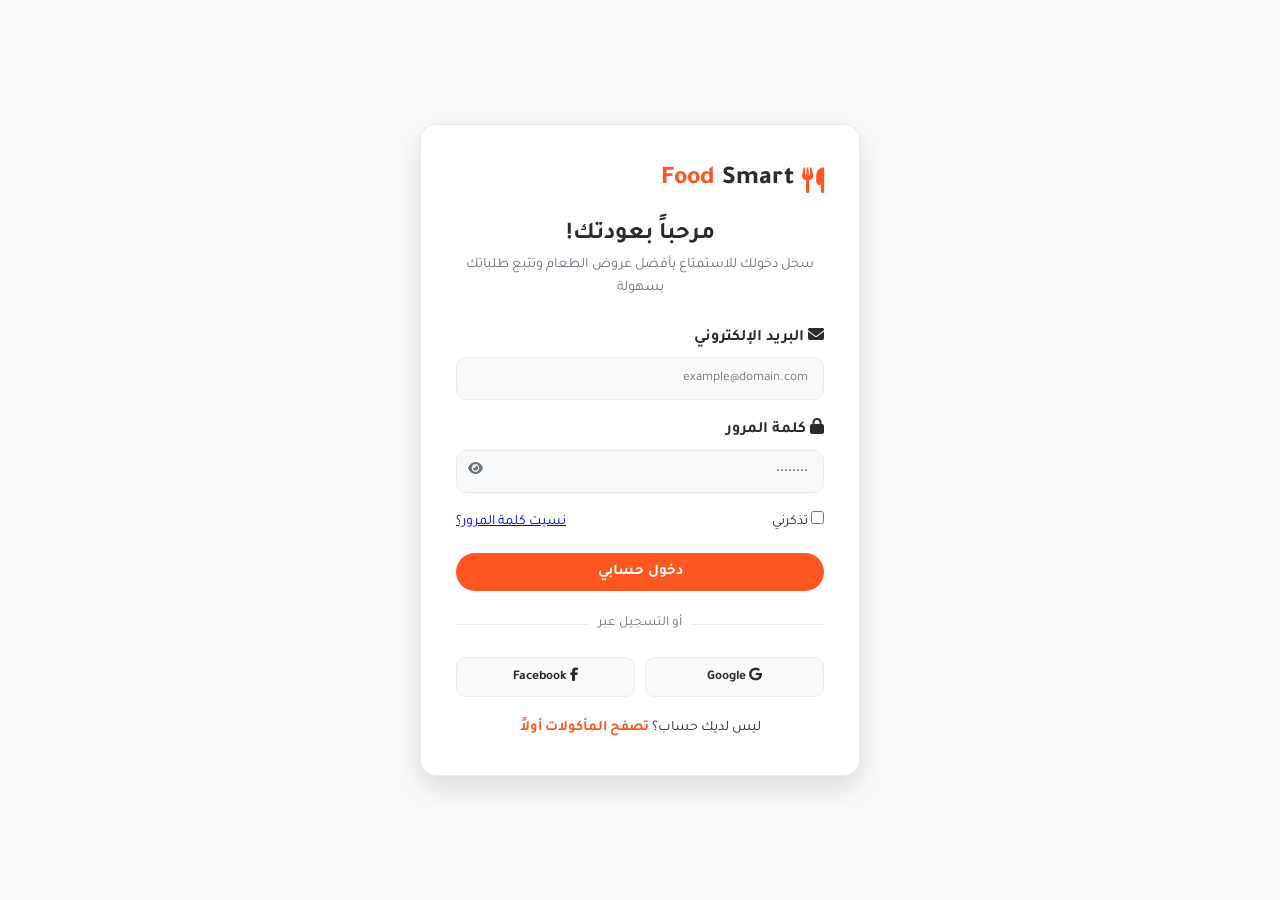
==== sign-in.html @ dc4c4526 "Add Smart Food Experience website" ====
<!DOCTYPE html>
<html lang="ar" dir="rtl">
<head>
    <meta charset="UTF-8">
    <meta name="viewport" content="width=device-width, initial-scale=1.0">
    <title>تسجيل الدخول | Smart Food</title>
    <!-- Google Fonts -->
    <link rel="preconnect" href="https://fonts.googleapis.com">
    <link rel="preconnect" href="https://fonts.gstatic.com" crossorigin>
    <link href="https://fonts.googleapis.com/css2?family=Tajawal:wght@400;500;700;800&display=swap" rel="stylesheet">
    <!-- FontAwesome Icons -->
    <link rel="stylesheet" href="https://cdnjs.cloudflare.com/ajax/libs/font-awesome/6.4.0/css/all.min.css">
    <link rel="stylesheet" href="style.css">
</head>
<body class="light-theme auth-page">

    <div class="auth-container">
        <div class="auth-card">
            <div class="auth-header">
                <a href="index.html" class="logo">
                    <i class="fa-solid fa-utensils"></i> Smart<span>Food</span>
                </a>
                <h2>مرحباً بعودتك!</h2>
                <p>سجل دخولك للاستمتاع بأفضل عروض الطعام وتتبع طلباتك بسهولة</p>
            </div>

            <form id="login-form" class="auth-form" novalidate>
                <div class="form-group">
                    <label for="email"><i class="fa-solid fa-envelope"></i> البريد الإلكتروني</label>
                    <input type="email" id="email" placeholder="example@domain.com" required>
                    <span class="error-msg" id="email-error"></span>
                </div>

                <div class="form-group">
                    <label for="password"><i class="fa-solid fa-lock"></i> كلمة المرور</label>
                    <div class="password-input">
                        <input type="password" id="password" placeholder="••••••••" required>
                        <button type="button" id="toggle-password" class="eye-btn">
                            <i class="fa-solid fa-eye"></i>
                        </button>
                    </div>
                    <span class="error-msg" id="password-error"></span>
                </div>

                <div class="form-options">
                    <label class="checkbox-label">
                        <input type="checkbox" id="remember-me">
                        <span>تذكرني</span>
                    </label>
                    <a href="#" class="forgot-link">نسيت كلمة المرور؟</a>
                </div>

                <button type="submit" class="btn btn-primary btn-block">دخول حسابي</button>
            </form>

            <div class="divider"><span>أو التسجيل عبر</span></div>

            <div class="social-auth">
                <button class="social-btn google"><i class="fa-brands fa-google"></i> Google</button>
                <button class="social-btn facebook"><i class="fa-brands fa-facebook-f"></i> Facebook</button>
            </div>

            <p class="auth-footer">ليس لديك حساب؟ <a href="index.html#menu">تصفح المأكولات أولاً</a></p>
        </div>
    </div>

    <div id="toast" class="toast"></div>

    <script src="script.js"></script>
</body>
</html>
---- style.css ----
/* ==========================================
   SMART FOOD EXPERIENCE - UNIFIED STYLES
   ========================================== */

   :root {
    --primary: #ff5722;
    --primary-hover: #e64a19;
    --secondary: #2196f3;
    --accent: #2e7d32;
    --bg-main: #f8f9fa;
    --bg-card: #ffffff;
    --text-main: #2b2b2b;
    --text-muted: #6c757d;
    --border-color: #e9ecef;
    --shadow-sm: 0 4px 12px rgba(0, 0, 0, 0.05);
    --shadow-lg: 0 12px 28px rgba(0, 0, 0, 0.12);
    --radius: 16px;
    --transition: all 0.3s cubic-bezier(0.4, 0, 0.2, 1);
}

.dark-theme {
    --bg-main: #121212;
    --bg-card: #1e1e1e;
    --text-main: #f1f1f1;
    --text-muted: #a0a0a0;
    --border-color: #2d2d2d;
    --shadow-sm: 0 4px 12px rgba(0, 0, 0, 0.3);
    --shadow-lg: 0 12px 28px rgba(0, 0, 0, 0.5);
}

/* Reset & Basic Setup */
* {
    margin: 0;
    padding: 0;
    box-sizing: border-box;
    font-family: 'Tajawal', sans-serif;
}

html {
    scroll-behavior: smooth;
}

body {
    background-color: var(--bg-main);
    color: var(--text-main);
    transition: var(--transition);
    line-height: 1.6;
}
      .btn-outline {
        border: 2px solid var(--primary-color);
        background: transparent;
        color: var(--primary-color);
      }
.container {
    max-width: 1200px;
    margin: 0 auto;
    padding: 0 20px;
}

/* Typography & Logo */
.logo {
    font-size: 1.6rem;
    font-weight: 800;
    color: var(--text-main);
    text-decoration: none;
    display: flex;
    align-items: center;
    gap: 8px;
}
.logo i { color: var(--primary); }
.logo span { color: var(--primary); }

/* Header & Navbar */
.header {
    position: sticky;
    top: 0;
    background: var(--bg-card);
    box-shadow: var(--shadow-sm);
    z-index: 1000;
    padding: 15px 0;
}

.nav-container {
    display: flex;
    justify-content: space-between;
    align-items: center;
}

.navbar {
    display: flex;
    gap: 25px;
}

.nav-link {
    text-decoration: none;
    color: var(--text-main);
    font-weight: 500;
    transition: var(--transition);
    position: relative;
}

.nav-link:hover, .nav-link.active {
    color: var(--primary);
}

.nav-link::after {
    content: '';
    position: absolute;
    bottom: -5px;
    right: 0;
    width: 0;
    height: 2px;
    background: var(--primary);
    transition: var(--transition);
}

.nav-link:hover::after, .nav-link.active::after {
    width: 100%;
}

.header-actions {
    display: flex;
    align-items: center;
    gap: 12px;
}

.icon-btn {
    background: var(--bg-main);
    border: none;
    color: var(--text-main);
    width: 42px;
    height: 42px;
    border-radius: 50%;
    cursor: pointer;
    display: flex;
    align-items: center;
    justify-content: center;
    font-size: 1.1rem;
    position: relative;
    transition: var(--transition);
}

.icon-btn:hover {
    background: var(--primary);
    color: #fff;
    transform: translateY(-2px);
}

.badge {
    position: absolute;
    top: -4px;
    left: -4px;
    background: var(--primary);
    color: white;
    font-size: 0.75rem;
    width: 20px;
    height: 20px;
    border-radius: 50%;
    display: flex;
    align-items: center;
    justify-content: center;
    font-weight: bold;
}

/* Buttons */
.btn {
    padding: 10px 20px;
    border-radius: 30px;
    text-decoration: none;
    font-weight: 700;
    cursor: pointer;
    border: none;
    display: inline-flex;
    align-items: center;
    gap: 8px;
    transition: var(--transition);
    font-size: 0.95rem;
}

.btn-primary {
    background: var(--primary);
    color: #fff;
}
.btn-primary:hover {
    background: var(--primary-hover);
    transform: translateY(-2px);
    box-shadow: 0 6px 15px rgba(255, 87, 34, 0.3);
}

.btn-secondary {
    background: var(--bg-main);
    color: var(--text-main);
}
.btn-secondary:hover {
    background: var(--border-color);
}

.btn-accent {
    background: var(--accent);
    color: white;
}
.btn-accent:hover {
    background: #1b5e20;
    transform: translateY(-2px);
}

.btn-outline {
    border: 2px solid var(--primary);
    color: var(--primary);
    background: transparent;
}
.btn-outline:hover {
    background: var(--primary);
    color: white;
}

.btn-block { width: 100%; justify-content: center; }

/* Modal Dynamic */
.modal {
    position: fixed;
    top: 50%;
    left: 50%;
    transform: translate(-50%, -50%) scale(0.9);
    width: 90%;
    max-width: 500px;
    background: var(--bg-card);
    border-radius: var(--radius);
    box-shadow: var(--shadow-lg);
    z-index: 2500;
    opacity: 0;
    visibility: hidden;
    transition: var(--transition);
}

.modal.active {
    opacity: 1;
    visibility: visible;
    transform: translate(-50%, -50%) scale(1);
}

.modal-header {
    padding: 20px;
    border-bottom: 1px solid var(--border-color);
    display: flex;
    justify-content: space-between;
    align-items: center;
}

.modal-body {
    padding: 20px;
}

.modal-overlay {
    position: fixed;
    top: 0;
    left: 0;
    width: 100%;
    height: 100%;
    background: rgba(0,0,0,0.6);
    z-index: 2400;
    opacity: 0;
    visibility: hidden;
    transition: var(--transition);
}

.modal-overlay.active {
    opacity: 1;
    visibility: visible;
}

select, textarea, input[type="text"], input[type="number"], input[type="url"], input[type="email"], input[type="password"] {
    width: 100%;
    padding: 12px 15px;
    border-radius: 10px;
    border: 1px solid var(--border-color);
    background: var(--bg-main);
    color: var(--text-main);
    outline: none;
    transition: var(--transition);
}

select:focus, textarea:focus, input:focus {
    border-color: var(--primary);
}

/* Hero Section */
.hero {
    padding: 60px 0;
    background: linear-gradient(135deg, rgba(255,87,34,0.05) 0%, rgba(33,150,243,0.05) 100%);
}

.hero-container {
    display: grid;
    grid-template-columns: 1fr 1fr;
    gap: 40px;
    align-items: center;
}

.hero-content .tag {
    background: rgba(255, 87, 34, 0.1);
    color: var(--primary);
    padding: 6px 16px;
    border-radius: 20px;
    font-weight: bold;
    font-size: 0.9rem;
}

.hero-content h1 {
    font-size: 2.8rem;
    margin: 15px 0;
    line-height: 1.3;
}

.hero-content p {
    color: var(--text-muted);
    font-size: 1.1rem;
    margin-bottom: 25px;
}

.hero-btns {
    display: flex;
    gap: 15px;
}

.hero-image {
    text-align: center;
}

.hero-image img {
    width: 100%;
    max-width: 450px;
    border-radius: var(--radius);
    box-shadow: var(--shadow-lg);
    animation: float 4s ease-in-out infinite;
}

@keyframes float {
    0%, 100% { transform: translateY(0); }
    50% { transform: translateY(-12px); }
}

/* Sections General */
section { padding: 60px 0; }
.section-title {
    text-align: center;
    margin-bottom: 40px;
}

.section-title h2 {
    font-size: 2rem;
}
.section-title h2 span { color: var(--primary); }
.section-title p { color: var(--text-muted); }

/* Categories */
.category-grid {
    display: flex;
    justify-content: center;
    gap: 15px;
    flex-wrap: wrap;
}

.category-card {
    background: var(--bg-card);
    padding: 12px 24px;
    border-radius: 30px;
    border: 1px solid var(--border-color);
    cursor: pointer;
    display: flex;
    align-items: center;
    gap: 10px;
    font-weight: bold;
    color: var(--text-main);
    transition: var(--transition);
}

.category-card.active, .category-card:hover {
    background: var(--primary);
    color: white;
    border-color: var(--primary);
}

/* Food Grid */
.food-grid {
    display: grid;
    grid-template-columns: repeat(auto-fill, minmax(260px, 1fr));
    gap: 25px;
}

.food-card {
    background: var(--bg-card);
    border-radius: var(--radius);
    overflow: hidden;
    box-shadow: var(--shadow-sm);
    transition: var(--transition);
    border: 1px solid var(--border-color);
    position: relative;
    display: flex;
    flex-direction: column;
}

.food-card:hover {
    transform: translateY(-8px);
    box-shadow: var(--shadow-lg);
}

.food-img-wrapper {
    height: 190px;
    overflow: hidden;
    position: relative;
}

.food-img-wrapper img {
    width: 100%;
    height: 100%;
    object-fit: cover;
    transition: var(--transition);
}

.food-card:hover .food-img-wrapper img {
    transform: scale(1.08);
}

.food-info {
    padding: 20px;
    flex: 1;
    display: flex;
    flex-direction: column;
    justify-content: space-between;
}

.food-title {
    font-size: 1.2rem;
    margin-bottom: 8px;
}

.food-desc {
    font-size: 0.88rem;
    color: var(--text-muted);
    margin-bottom: 15px;
    height: 48px;
    overflow: hidden;
}

.food-footer {
    display: flex;
    justify-content: space-between;
    align-items: center;
}

.food-price {
    font-size: 1.2rem;
    font-weight: 800;
    color: var(--primary);
}

/* Cart Drawer */
.cart-drawer {
    position: fixed;
    top: 0;
    left: -400px;
    width: 380px;
    height: 100%;
    background: var(--bg-card);
    box-shadow: var(--shadow-lg);
    z-index: 2000;
    transition: left 0.4s ease;
    display: flex;
    flex-direction: column;
}

.cart-drawer.open {
    left: 0;
}

.cart-header {
    padding: 20px;
    border-bottom: 1px solid var(--border-color);
    display: flex;
    justify-content: space-between;
    align-items: center;
}

.close-btn {
    background: none;
    border: none;
    font-size: 1.8rem;
    cursor: pointer;
    color: var(--text-main);
}

.cart-body {
    flex: 1;
    overflow-y: auto;
    padding: 20px;
}

.cart-item {
    display: flex;
    align-items: center;
    gap: 15px;
    margin-bottom: 15px;
    padding-bottom: 15px;
    border-bottom: 1px solid var(--border-color);
}

.cart-item img {
    width: 60px;
    height: 60px;
    border-radius: 10px;
    object-fit: cover;
}

.cart-item-info { flex: 1; }
.cart-item-title { font-weight: bold; font-size: 0.95rem; }
.cart-item-price { color: var(--primary); font-weight: bold; }

.cart-qty-controls {
    display: flex;
    align-items: center;
    gap: 8px;
    margin-top: 5px;
}

.qty-btn {
    width: 24px;
    height: 24px;
    border-radius: 50%;
    border: 1px solid var(--border-color);
    background: var(--bg-main);
    color: var(--text-main);
    cursor: pointer;
}

.cart-footer {
    padding: 20px;
    border-top: 1px solid var(--border-color);
}

.cart-subtotal {
    display: flex;
    justify-content: space-between;
    font-size: 1.2rem;
    font-weight: bold;
    margin-bottom: 15px;
}

.cart-overlay {
    position: fixed;
    top: 0;
    left: 0;
    width: 100%;
    height: 100%;
    background: rgba(0,0,0,0.5);
    z-index: 1500;
    opacity: 0;
    visibility: hidden;
    transition: var(--transition);
}

.cart-overlay.active {
    opacity: 1;
    visibility: visible;
}

/* Why Us & Testimonials */
.features-grid, .testimonials-grid {
    display: grid;
    grid-template-columns: repeat(auto-fit, minmax(280px, 1fr));
    gap: 25px;
}

.feature-card, .testimonial-card {
    background: var(--bg-card);
    padding: 30px;
    border-radius: var(--radius);
    text-align: center;
    border: 1px solid var(--border-color);
    box-shadow: var(--shadow-sm);
}

.icon-box {
    width: 60px;
    height: 60px;
    background: rgba(255, 87, 34, 0.1);
    color: var(--primary);
    border-radius: 50%;
    display: flex;
    align-items: center;
    justify-content: center;
    font-size: 1.5rem;
    margin: 0 auto 20px;
}

.stars { color: #ffb300; margin-bottom: 10px; }

/* Auth Page */
.auth-page {
    display: flex;
    align-items: center;
    justify-content: center;
    min-height: 100vh;
    padding: 20px;
}

.auth-card {
    background: var(--bg-card);
    width: 100%;
    max-width: 440px;
    padding: 35px;
    border-radius: var(--radius);
    box-shadow: var(--shadow-lg);
    border: 1px solid var(--border-color);
}

.auth-header { text-align: center; margin-bottom: 25px; }
.auth-header h2 { margin-top: 15px; font-size: 1.5rem; }
.auth-header p { color: var(--text-muted); font-size: 0.9rem; }

.form-group { margin-bottom: 18px; }
.form-group label { display: block; margin-bottom: 6px; font-weight: 600; }

.password-input { position: relative; }
.eye-btn {
    position: absolute;
    left: 12px;
    top: 50%;
    transform: translateY(-50%);
    background: none;
    border: none;
    color: var(--text-muted);
    cursor: pointer;
}

.error-msg {
    color: #e53935;
    font-size: 0.8rem;
    display: block;
    margin-top: 4px;
}

.form-options {
    display: flex;
    justify-content: space-between;
    align-items: center;
    margin-bottom: 20px;
    font-size: 0.88rem;
}

.divider {
    text-align: center;
    margin: 20px 0;
    position: relative;
}
.divider::before {
    content: '';
    position: absolute;
    top: 50%;
    left: 0;
    width: 100%;
    height: 1px;
    background: var(--border-color);
}
.divider span {
    position: relative;
    background: var(--bg-card);
    padding: 0 10px;
    color: var(--text-muted);
    font-size: 0.85rem;
}

.social-auth { display: flex; gap: 10px; margin-bottom: 20px; }
.social-btn {
    flex: 1;
    padding: 10px;
    border-radius: 10px;
    border: 1px solid var(--border-color);
    background: var(--bg-main);
    color: var(--text-main);
    cursor: pointer;
    font-weight: 600;
}

.auth-footer { text-align: center; font-size: 0.9rem; }
.auth-footer a { color: var(--primary); text-decoration: none; font-weight: bold; }

/* Toast Notifications */
.toast {
    position: fixed;
    bottom: 20px;
    right: 20px;
    background: #323232;
    color: white;
    padding: 12px 24px;
    border-radius: 8px;
    box-shadow: var(--shadow-lg);
    display: flex;
    align-items: center;
    gap: 10px;
    transform: translateY(100px);
    opacity: 0;
    transition: var(--transition);
    z-index: 3000;
}

.toast.show {
    transform: translateY(0);
    opacity: 1;
}

/* Footer */
.footer {
    background: var(--bg-card);
    border-top: 1px solid var(--border-color);
    padding: 50px 0 20px;
    margin-top: 50px;
}

.footer-container {
    display: grid;
    grid-template-columns: repeat(auto-fit, minmax(220px, 1fr));
    gap: 30px;
}

.footer-col h4 { margin-bottom: 15px; color: var(--primary); }
.footer-col ul { list-style: none; }
.footer-col ul li { margin-bottom: 8px; }
.footer-col ul li a { color: var(--text-muted); text-decoration: none; transition: var(--transition); }
.footer-col ul li a:hover { color: var(--primary); }

.social-links { display: flex; gap: 12px; margin-top: 12px; }
.social-links a {
    color: var(--text-main);
    font-size: 1.2rem;
    transition: var(--transition);
}
.social-links a:hover { color: var(--primary); }

.footer-bottom {
    text-align: center;
    margin-top: 40px;
    padding-top: 20px;
    border-top: 1px solid var(--border-color);
    color: var(--text-muted);
}

/* Responsive */
@media (max-width: 768px) {
    .navbar { display: none; }
    .hero-container { grid-template-columns: 1fr; text-align: center; }
    .hero-btns { justify-content: center; }
    .cart-drawer { width: 100%; left: -100%; }
}

/* تنسيقات لوحة تحكم الإدارة (Tabs) */
.admin-content {
    max-width: 600px; /* تكبير النافذة قليلاً لتستوعب القائمة */
}

.admin-tabs {
    display: flex;
    gap: 10px;
    margin-bottom: 20px;
}

.admin-tab {
    flex: 1;
    padding: 10px;
    border: 1px solid var(--border-color);
    background: var(--bg-main);
    color: var(--text-main);
    border-radius: 8px;
    cursor: pointer;
    font-weight: bold;
    transition: var(--transition);
}

.admin-tab.active {
    background: var(--primary);
    color: white;
    border-color: var(--primary);
}

.admin-panel {
    display: none;
}

.admin-panel.active {
    display: block;
}

/* تنسيقات قائمة عرض الوجبات للحذف */
.admin-food-list {
    display: flex;
    flex-direction: column;
    gap: 12px;
    max-height: 350px;
    overflow-y: auto;
    padding-right: 5px;
}

.admin-food-item {
    display: flex;
    align-items: center;
    justify-content: space-between;
    background: var(--bg-main);
    padding: 10px 15px;
    border-radius: 10px;
    border: 1px solid var(--border-color);
}

.admin-food-info {
    display: flex;
    align-items: center;
    gap: 15px;
}

.admin-food-info img {
    width: 50px;
    height: 50px;
    border-radius: 8px;
    object-fit: cover;
}

.admin-food-title {
    font-weight: bold;
    font-size: 0.95rem;
}

.admin-food-price {
    color: var(--primary);
    font-size: 0.85rem;
    font-weight: bold;
}

.btn-danger {
    background: #e53935;
    color: white;
    border: none;
    padding: 8px 12px;
    border-radius: 8px;
    cursor: pointer;
    transition: var(--transition);
}

.btn-danger:hover {
    background: #c62828;
}
.food-card {
    position: relative; /* لضمان تحديد مكان زر الحذف بالنسبة للبطاقة */
}

.delete-food-btn {
    position: absolute;
    top: 10px;
    left: 10px;
    background-color: rgba(255, 0, 0, 0.8);
    color: white;
    border: none;
    border-radius: 50%;
    width: 35px;
    height: 35px;
    display: flex;
    align-items: center;
    justify-content: center;
    cursor: pointer;
    z-index: 10;
    transition: background-color 0.2s;
}

.delete-food-btn:hover {
    background-color: rgb(220, 0, 0);
}
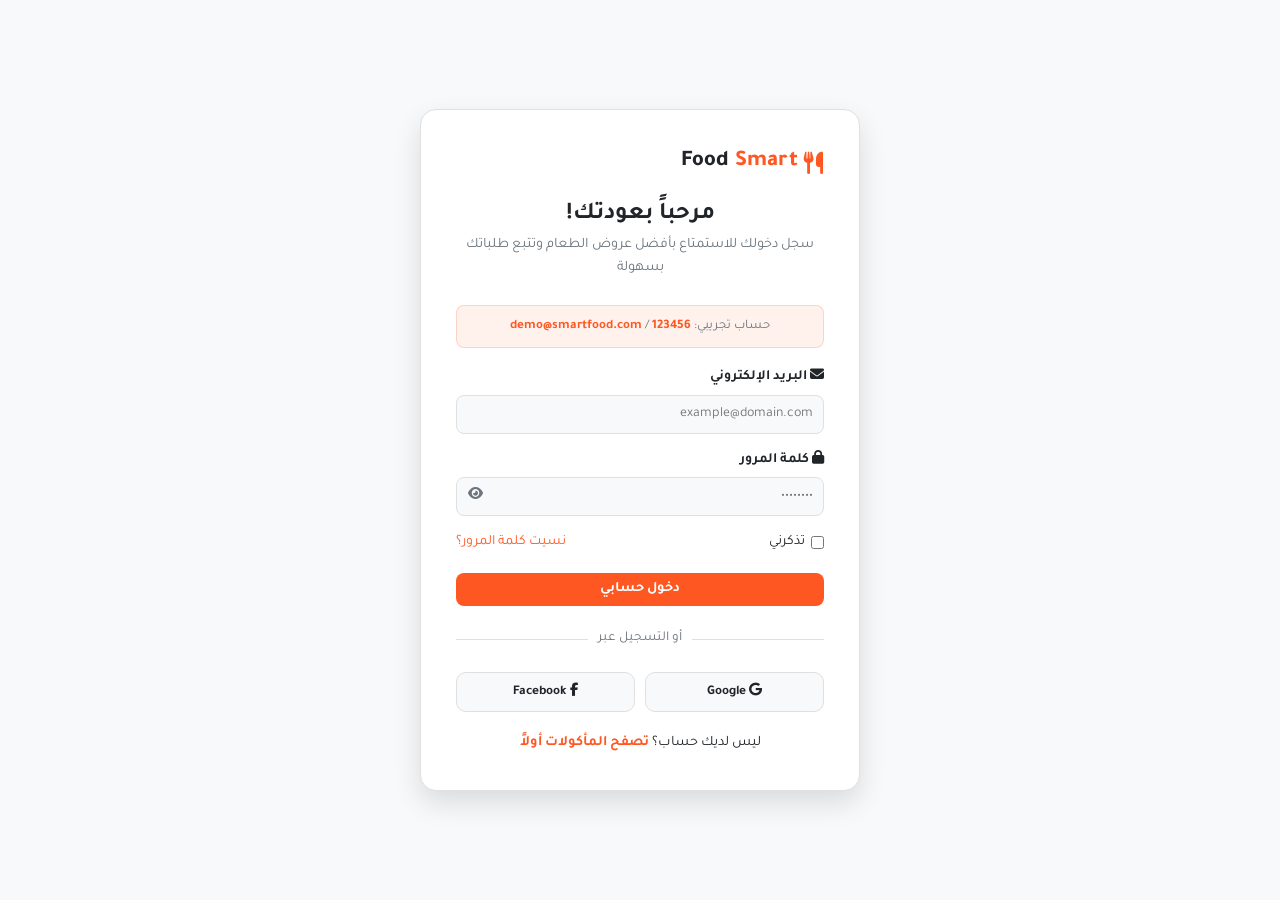
==== commit a2318c62: "Add files via upload" ====
--- a/sign-in.html
+++ b/sign-in.html
@@ -22,6 +22,10 @@
                 </a>
                 <h2>مرحباً بعودتك!</h2>
                 <p>سجل دخولك للاستمتاع بأفضل عروض الطعام وتتبع طلباتك بسهولة</p>
+            </div>
+
+            <div class="demo-hint">
+                حساب تجريبي: <strong>demo@smartfood.com</strong> / <strong>123456</strong>
             </div>
 
             <form id="login-form" class="auth-form" novalidate>
--- a/style.css
+++ b/style.css
@@ -2,16 +2,21 @@
    SMART FOOD EXPERIENCE - UNIFIED STYLES
    ========================================== */
 
-   :root {
+:root {
     --primary: #ff5722;
     --primary-hover: #e64a19;
+    --primary-color: #ff5722;
     --secondary: #2196f3;
-    --accent: #2e7d32;
+    --accent: #ff9800;
+    --accent-hover: #f57c00;
+    --secondary-color: #2e7d32;
     --bg-main: #f8f9fa;
     --bg-card: #ffffff;
-    --text-main: #2b2b2b;
+    --text-main: #212529;
+    --text-color: #212529;
     --text-muted: #6c757d;
-    --border-color: #e9ecef;
+    --border-color: #e0e0e0;
+    --modal-bg: rgba(0, 0, 0, 0.6);
     --shadow-sm: 0 4px 12px rgba(0, 0, 0, 0.05);
     --shadow-lg: 0 12px 28px rgba(0, 0, 0, 0.12);
     --radius: 16px;
@@ -22,18 +27,18 @@
     --bg-main: #121212;
     --bg-card: #1e1e1e;
     --text-main: #f1f1f1;
-    --text-muted: #a0a0a0;
-    --border-color: #2d2d2d;
+    --text-color: #f1f1f1;
+    --text-muted: #aaa;
+    --border-color: #333;
     --shadow-sm: 0 4px 12px rgba(0, 0, 0, 0.3);
     --shadow-lg: 0 12px 28px rgba(0, 0, 0, 0.5);
 }
 
-/* Reset & Basic Setup */
 * {
+    box-sizing: border-box;
     margin: 0;
     padding: 0;
-    box-sizing: border-box;
-    font-family: 'Tajawal', sans-serif;
+    font-family: "Tajawal", sans-serif;
 }
 
 html {
@@ -42,558 +47,677 @@
 
 body {
     background-color: var(--bg-main);
-    color: var(--text-main);
-    transition: var(--transition);
+    color: var(--text-color);
+    transition: background-color 0.3s, color 0.3s;
     line-height: 1.6;
 }
-      .btn-outline {
-        border: 2px solid var(--primary-color);
-        background: transparent;
-        color: var(--primary-color);
-      }
+
 .container {
-    max-width: 1200px;
+    width: 92%;
+    max-width: 1300px;
     margin: 0 auto;
-    padding: 0 20px;
-}
-
-/* Typography & Logo */
-.logo {
-    font-size: 1.6rem;
-    font-weight: 800;
-    color: var(--text-main);
-    text-decoration: none;
-    display: flex;
-    align-items: center;
-    gap: 8px;
-}
-.logo i { color: var(--primary); }
-.logo span { color: var(--primary); }
-
-/* Header & Navbar */
+}
+
+/* Header & Navigation */
 .header {
+    background: var(--bg-card);
+    border-bottom: 1px solid var(--border-color);
+    padding: 15px 0;
     position: sticky;
     top: 0;
+    z-index: 1000;
+}
+
+.nav-container {
+    display: flex;
+    justify-content: space-between;
+    align-items: center;
+    gap: 12px;
+}
+
+.logo {
+    font-size: 1.4rem;
+    font-weight: 800;
+    color: var(--primary-color);
+    text-decoration: none;
+    display: flex;
+    align-items: center;
+    gap: 6px;
+    white-space: nowrap;
+}
+
+.logo span {
+    color: var(--text-color);
+}
+
+.navbar {
+    display: flex;
+    gap: 20px;
+}
+
+.navbar a {
+    text-decoration: none;
+    color: var(--text-color);
+    font-weight: 500;
+    transition: 0.2s;
+}
+
+.navbar a:hover,
+.navbar a.active {
+    color: var(--primary-color);
+}
+
+.header-actions {
+    display: flex;
+    align-items: center;
+    gap: 10px;
+}
+
+/* Hamburger Menu */
+.menu-toggle {
+    display: none;
+    background: var(--bg-main);
+    color: var(--text-color);
+    border: 1px solid var(--border-color);
+    width: 40px;
+    height: 40px;
+    border-radius: 8px;
+    cursor: pointer;
+    align-items: center;
+    justify-content: center;
+    font-size: 18px;
+    flex-shrink: 0;
+}
+
+.mobile-nav {
+    display: none;
+    position: fixed;
+    top: 0;
+    right: -280px;
+    width: 280px;
+    height: 100%;
     background: var(--bg-card);
-    box-shadow: var(--shadow-sm);
-    z-index: 1000;
-    padding: 15px 0;
-}
-
-.nav-container {
-    display: flex;
-    justify-content: space-between;
-    align-items: center;
-}
-
-.navbar {
-    display: flex;
-    gap: 25px;
-}
-
-.nav-link {
+    box-shadow: var(--shadow-lg);
+    z-index: 3000;
+    padding: 70px 24px 24px;
+    transition: right 0.35s ease;
+    flex-direction: column;
+    gap: 8px;
+}
+
+.mobile-nav.open {
+    right: 0;
+}
+
+.mobile-nav a {
     text-decoration: none;
-    color: var(--text-main);
-    font-weight: 500;
+    color: var(--text-color);
+    font-weight: 600;
+    font-size: 1.05rem;
+    padding: 12px 16px;
+    border-radius: 10px;
     transition: var(--transition);
-    position: relative;
-}
-
-.nav-link:hover, .nav-link.active {
-    color: var(--primary);
-}
-
-.nav-link::after {
-    content: '';
-    position: absolute;
-    bottom: -5px;
-    right: 0;
-    width: 0;
-    height: 2px;
-    background: var(--primary);
-    transition: var(--transition);
-}
-
-.nav-link:hover::after, .nav-link.active::after {
-    width: 100%;
-}
-
-.header-actions {
-    display: flex;
-    align-items: center;
-    gap: 12px;
-}
-
-.icon-btn {
-    background: var(--bg-main);
-    border: none;
-    color: var(--text-main);
-    width: 42px;
-    height: 42px;
-    border-radius: 50%;
-    cursor: pointer;
-    display: flex;
-    align-items: center;
-    justify-content: center;
-    font-size: 1.1rem;
-    position: relative;
-    transition: var(--transition);
-}
-
-.icon-btn:hover {
-    background: var(--primary);
-    color: #fff;
-    transform: translateY(-2px);
-}
-
-.badge {
-    position: absolute;
-    top: -4px;
-    left: -4px;
-    background: var(--primary);
-    color: white;
-    font-size: 0.75rem;
-    width: 20px;
-    height: 20px;
-    border-radius: 50%;
-    display: flex;
-    align-items: center;
-    justify-content: center;
-    font-weight: bold;
-}
-
-/* Buttons */
-.btn {
-    padding: 10px 20px;
-    border-radius: 30px;
-    text-decoration: none;
-    font-weight: 700;
-    cursor: pointer;
-    border: none;
-    display: inline-flex;
-    align-items: center;
-    gap: 8px;
-    transition: var(--transition);
-    font-size: 0.95rem;
-}
-
-.btn-primary {
-    background: var(--primary);
-    color: #fff;
-}
-.btn-primary:hover {
-    background: var(--primary-hover);
-    transform: translateY(-2px);
-    box-shadow: 0 6px 15px rgba(255, 87, 34, 0.3);
-}
-
-.btn-secondary {
-    background: var(--bg-main);
-    color: var(--text-main);
-}
-.btn-secondary:hover {
-    background: var(--border-color);
-}
-
-.btn-accent {
-    background: var(--accent);
-    color: white;
-}
-.btn-accent:hover {
-    background: #1b5e20;
-    transform: translateY(-2px);
-}
-
-.btn-outline {
-    border: 2px solid var(--primary);
-    color: var(--primary);
-    background: transparent;
-}
-.btn-outline:hover {
-    background: var(--primary);
-    color: white;
-}
-
-.btn-block { width: 100%; justify-content: center; }
-
-/* Modal Dynamic */
-.modal {
-    position: fixed;
-    top: 50%;
-    left: 50%;
-    transform: translate(-50%, -50%) scale(0.9);
-    width: 90%;
-    max-width: 500px;
-    background: var(--bg-card);
-    border-radius: var(--radius);
-    box-shadow: var(--shadow-lg);
-    z-index: 2500;
-    opacity: 0;
-    visibility: hidden;
-    transition: var(--transition);
-}
-
-.modal.active {
-    opacity: 1;
-    visibility: visible;
-    transform: translate(-50%, -50%) scale(1);
-}
-
-.modal-header {
-    padding: 20px;
-    border-bottom: 1px solid var(--border-color);
-    display: flex;
-    justify-content: space-between;
-    align-items: center;
-}
-
-.modal-body {
-    padding: 20px;
-}
-
-.modal-overlay {
+}
+
+.mobile-nav a:hover,
+.mobile-nav a.active {
+    background: rgba(255, 87, 34, 0.1);
+    color: var(--primary-color);
+}
+
+.mobile-nav-overlay {
+    display: none;
     position: fixed;
     top: 0;
     left: 0;
     width: 100%;
     height: 100%;
-    background: rgba(0,0,0,0.6);
-    z-index: 2400;
+    background: var(--modal-bg);
+    z-index: 2900;
     opacity: 0;
     visibility: hidden;
     transition: var(--transition);
 }
 
-.modal-overlay.active {
+.mobile-nav-overlay.active {
     opacity: 1;
     visibility: visible;
 }
 
-select, textarea, input[type="text"], input[type="number"], input[type="url"], input[type="email"], input[type="password"] {
+/* Buttons */
+.btn {
+    padding: 8px 16px;
+    border-radius: 8px;
+    border: none;
+    cursor: pointer;
+    font-weight: 600;
+    display: inline-flex;
+    align-items: center;
+    gap: 8px;
+    transition: 0.2s ease-in-out;
+    text-decoration: none;
+    font-size: 0.9rem;
+}
+
+.btn-sm {
+    padding: 5px 12px;
+    font-size: 13px;
+}
+
+.btn-primary {
+    background-color: var(--primary-color);
+    color: #fff;
+}
+
+.btn-primary:hover {
+    background-color: var(--primary-hover);
+}
+
+.btn-accent {
+    background-color: var(--accent);
+    color: #fff;
+}
+
+.btn-accent:hover {
+    background-color: var(--accent-hover);
+}
+
+.btn-secondary {
+    background: var(--bg-main);
+    color: var(--text-color);
+    border: 1px solid var(--border-color);
+}
+
+.btn-secondary:hover {
+    background: var(--border-color);
+}
+
+.btn-outline {
+    border: 2px solid var(--primary-color);
+    background: transparent;
+    color: var(--primary-color);
+}
+
+.btn-outline:hover {
+    background-color: var(--primary-color);
+    color: #fff;
+}
+
+.btn-block {
     width: 100%;
-    padding: 12px 15px;
-    border-radius: 10px;
-    border: 1px solid var(--border-color);
+    justify-content: center;
+}
+
+.icon-btn {
     background: var(--bg-main);
-    color: var(--text-main);
-    outline: none;
-    transition: var(--transition);
-}
-
-select:focus, textarea:focus, input:focus {
-    border-color: var(--primary);
+    color: var(--text-color);
+    border: 1px solid var(--border-color);
+    width: 40px;
+    height: 40px;
+    border-radius: 50%;
+    cursor: pointer;
+    display: flex;
+    align-items: center;
+    justify-content: center;
+    font-size: 16px;
+    flex-shrink: 0;
+}
+
+.badge {
+    position: absolute;
+    top: -5px;
+    right: -5px;
+    background: var(--primary-color);
+    color: #fff;
+    font-size: 11px;
+    padding: 2px 6px;
+    border-radius: 50%;
+}
+
+.cart-wrapper {
+    position: relative;
+}
+
+.food-actions {
+    display: flex;
+    gap: 5px;
 }
 
 /* Hero Section */
 .hero {
-    padding: 60px 0;
-    background: linear-gradient(135deg, rgba(255,87,34,0.05) 0%, rgba(33,150,243,0.05) 100%);
+    padding: 40px 0;
 }
 
 .hero-container {
-    display: grid;
-    grid-template-columns: 1fr 1fr;
+    display: flex;
+    align-items: center;
+    justify-content: space-between;
     gap: 40px;
-    align-items: center;
+}
+
+.hero-content {
+    flex: 1;
 }
 
 .hero-content .tag {
     background: rgba(255, 87, 34, 0.1);
-    color: var(--primary);
-    padding: 6px 16px;
+    color: var(--primary-color);
+    padding: 6px 12px;
     border-radius: 20px;
-    font-weight: bold;
-    font-size: 0.9rem;
+    font-size: 14px;
+    font-weight: 700;
+    display: inline-block;
+    margin-bottom: 15px;
 }
 
 .hero-content h1 {
-    font-size: 2.8rem;
-    margin: 15px 0;
-    line-height: 1.3;
+    font-size: 36px;
+    margin-bottom: 20px;
+    line-height: 1.2;
 }
 
 .hero-content p {
     color: var(--text-muted);
-    font-size: 1.1rem;
+    font-size: 16px;
     margin-bottom: 25px;
 }
 
-.hero-btns {
-    display: flex;
-    gap: 15px;
-}
-
 .hero-image {
+    flex: 1;
     text-align: center;
 }
 
 .hero-image img {
     width: 100%;
-    max-width: 450px;
-    border-radius: var(--radius);
-    box-shadow: var(--shadow-lg);
-    animation: float 4s ease-in-out infinite;
-}
-
-@keyframes float {
-    0%, 100% { transform: translateY(0); }
-    50% { transform: translateY(-12px); }
-}
-
-/* Sections General */
-section { padding: 60px 0; }
+    max-width: 420px;
+    border-radius: 20px;
+    box-shadow: 0 15px 30px rgba(0, 0, 0, 0.1);
+}
+
+/* Sections */
+section {
+    padding: 40px 0;
+}
+
 .section-title {
     text-align: center;
-    margin-bottom: 40px;
+    margin-bottom: 30px;
 }
 
 .section-title h2 {
-    font-size: 2rem;
-}
-.section-title h2 span { color: var(--primary); }
-.section-title p { color: var(--text-muted); }
+    font-size: 28px;
+    margin-bottom: 8px;
+}
+
+.section-title h2 span {
+    color: var(--primary-color);
+}
+
+.section-title p {
+    color: var(--text-muted);
+    font-size: 14px;
+}
 
 /* Categories */
 .category-grid {
-    display: flex;
-    justify-content: center;
-    gap: 15px;
-    flex-wrap: wrap;
+    display: grid;
+    grid-template-columns: repeat(5, 1fr);
+    gap: 12px;
 }
 
 .category-card {
     background: var(--bg-card);
-    padding: 12px 24px;
-    border-radius: 30px;
-    border: 1px solid var(--border-color);
-    cursor: pointer;
-    display: flex;
-    align-items: center;
-    gap: 10px;
-    font-weight: bold;
-    color: var(--text-main);
-    transition: var(--transition);
-}
-
-.category-card.active, .category-card:hover {
-    background: var(--primary);
-    color: white;
-    border-color: var(--primary);
+    border: 1px solid var(--border-color);
+    padding: 14px 10px;
+    border-radius: 12px;
+    text-align: center;
+    cursor: pointer;
+    transition: 0.2s;
+}
+
+.category-card:hover,
+.category-card.active {
+    border-color: var(--primary-color);
+    transform: translateY(-3px);
+    background: rgba(255, 87, 34, 0.05);
+}
+
+.category-card i {
+    font-size: 22px;
+    color: var(--primary-color);
+    margin-bottom: 6px;
+}
+
+.category-card span {
+    display: block;
+    font-weight: 700;
+    font-size: 13px;
 }
 
 /* Food Grid */
 .food-grid {
     display: grid;
-    grid-template-columns: repeat(auto-fill, minmax(260px, 1fr));
-    gap: 25px;
+    grid-template-columns: repeat(4, 1fr);
+    gap: 20px;
 }
 
 .food-card {
     background: var(--bg-card);
-    border-radius: var(--radius);
+    border: 1px solid var(--border-color);
+    border-radius: 14px;
     overflow: hidden;
-    box-shadow: var(--shadow-sm);
-    transition: var(--transition);
-    border: 1px solid var(--border-color);
+    transition: 0.2s;
     position: relative;
-    display: flex;
-    flex-direction: column;
 }
 
 .food-card:hover {
-    transform: translateY(-8px);
-    box-shadow: var(--shadow-lg);
-}
-
-.food-img-wrapper {
-    height: 190px;
+    transform: translateY(-5px);
+    box-shadow: 0 12px 25px rgba(0, 0, 0, 0.08);
+}
+
+.delete-card-btn {
+    position: absolute;
+    top: 10px;
+    left: 10px;
+    background: rgba(220, 53, 69, 0.85);
+    color: #fff;
+    border: none;
+    width: 32px;
+    height: 32px;
+    border-radius: 50%;
+    cursor: pointer;
+    display: flex;
+    align-items: center;
+    justify-content: center;
+    font-size: 14px;
+    z-index: 10;
+    transition: 0.2s;
+    box-shadow: 0 2px 6px rgba(0, 0, 0, 0.2);
+}
+
+.delete-card-btn:hover {
+    background: #dc3545;
+    transform: scale(1.1);
+}
+
+.food-img {
+    width: 100%;
+    height: 180px;
+    object-fit: cover;
+}
+
+.food-details {
+    padding: 16px;
+}
+
+.food-details h3 {
+    font-size: 17px;
+    margin-bottom: 6px;
+}
+
+.food-details p {
+    color: var(--text-muted);
+    font-size: 13px;
+    margin-bottom: 12px;
+    height: 38px;
     overflow: hidden;
-    position: relative;
-}
-
-.food-img-wrapper img {
-    width: 100%;
-    height: 100%;
-    object-fit: cover;
-    transition: var(--transition);
-}
-
-.food-card:hover .food-img-wrapper img {
-    transform: scale(1.08);
-}
-
-.food-info {
-    padding: 20px;
-    flex: 1;
-    display: flex;
-    flex-direction: column;
+}
+
+.food-footer {
+    display: flex;
     justify-content: space-between;
-}
-
-.food-title {
-    font-size: 1.2rem;
+    align-items: center;
+}
+
+.food-price {
+    font-weight: 800;
+    color: var(--primary-color);
+    font-size: 17px;
+}
+
+/* Footer */
+.footer {
+    background: var(--bg-card);
+    border-top: 1px solid var(--border-color);
+    padding: 40px 0 20px;
+}
+
+.footer-container {
+    display: grid;
+    grid-template-columns: repeat(auto-fit, minmax(250px, 1fr));
+    gap: 30px;
+    margin-bottom: 30px;
+}
+
+.footer-col h4 {
+    margin-bottom: 15px;
+}
+
+.footer-col ul {
+    list-style: none;
+}
+
+.footer-col ul li {
     margin-bottom: 8px;
 }
 
-.food-desc {
-    font-size: 0.88rem;
-    color: var(--text-muted);
-    margin-bottom: 15px;
-    height: 48px;
-    overflow: hidden;
-}
-
-.food-footer {
-    display: flex;
-    justify-content: space-between;
-    align-items: center;
-}
-
-.food-price {
-    font-size: 1.2rem;
-    font-weight: 800;
-    color: var(--primary);
-}
-
-/* Cart Drawer */
-.cart-drawer {
+.footer-col ul li a {
+    text-decoration: none;
+    color: var(--text-muted);
+    transition: 0.2s;
+}
+
+.footer-col ul li a:hover {
+    color: var(--primary-color);
+}
+
+.social-links {
+    display: flex;
+    gap: 10px;
+    margin-top: 15px;
+}
+
+.social-links a {
+    width: 35px;
+    height: 35px;
+    background: var(--bg-main);
+    border: 1px solid var(--border-color);
+    display: flex;
+    align-items: center;
+    justify-content: center;
+    border-radius: 50%;
+    color: var(--text-color);
+    text-decoration: none;
+}
+
+.footer-bottom {
+    text-align: center;
+    border-top: 1px solid var(--border-color);
+    padding-top: 20px;
+    color: var(--text-muted);
+    font-size: 14px;
+}
+
+/* Modals */
+.modal {
+    display: none;
     position: fixed;
-    top: 0;
-    left: -400px;
-    width: 380px;
-    height: 100%;
+    top: 50%;
+    left: 50%;
+    transform: translate(-50%, -50%);
     background: var(--bg-card);
-    box-shadow: var(--shadow-lg);
-    z-index: 2000;
-    transition: left 0.4s ease;
-    display: flex;
-    flex-direction: column;
-}
-
-.cart-drawer.open {
-    left: 0;
-}
-
-.cart-header {
-    padding: 20px;
-    border-bottom: 1px solid var(--border-color);
-    display: flex;
-    justify-content: space-between;
-    align-items: center;
-}
-
-.close-btn {
-    background: none;
-    border: none;
-    font-size: 1.8rem;
-    cursor: pointer;
-    color: var(--text-main);
-}
-
-.cart-body {
-    flex: 1;
+    padding: 25px;
+    border-radius: 16px;
+    box-shadow: 0 10px 30px rgba(0, 0, 0, 0.3);
+    z-index: 1001;
+    width: 90%;
+    max-width: 450px;
+    text-align: right;
+    max-height: 80vh;
     overflow-y: auto;
-    padding: 20px;
-}
-
-.cart-item {
-    display: flex;
-    align-items: center;
-    gap: 15px;
-    margin-bottom: 15px;
-    padding-bottom: 15px;
-    border-bottom: 1px solid var(--border-color);
-}
-
-.cart-item img {
-    width: 60px;
-    height: 60px;
-    border-radius: 10px;
-    object-fit: cover;
-}
-
-.cart-item-info { flex: 1; }
-.cart-item-title { font-weight: bold; font-size: 0.95rem; }
-.cart-item-price { color: var(--primary); font-weight: bold; }
-
-.cart-qty-controls {
-    display: flex;
-    align-items: center;
-    gap: 8px;
-    margin-top: 5px;
-}
-
-.qty-btn {
-    width: 24px;
-    height: 24px;
-    border-radius: 50%;
-    border: 1px solid var(--border-color);
-    background: var(--bg-main);
-    color: var(--text-main);
-    cursor: pointer;
-}
-
-.cart-footer {
-    padding: 20px;
-    border-top: 1px solid var(--border-color);
-}
-
-.cart-subtotal {
-    display: flex;
-    justify-content: space-between;
-    font-size: 1.2rem;
-    font-weight: bold;
-    margin-bottom: 15px;
-}
-
-.cart-overlay {
+}
+
+.modal.active {
+    display: block;
+}
+
+.modal-overlay {
+    display: none;
     position: fixed;
     top: 0;
     left: 0;
     width: 100%;
     height: 100%;
-    background: rgba(0,0,0,0.5);
-    z-index: 1500;
-    opacity: 0;
-    visibility: hidden;
-    transition: var(--transition);
-}
-
-.cart-overlay.active {
-    opacity: 1;
-    visibility: visible;
-}
-
-/* Why Us & Testimonials */
-.features-grid, .testimonials-grid {
-    display: grid;
-    grid-template-columns: repeat(auto-fit, minmax(280px, 1fr));
-    gap: 25px;
-}
-
-.feature-card, .testimonial-card {
-    background: var(--bg-card);
-    padding: 30px;
-    border-radius: var(--radius);
+    background: var(--modal-bg);
+    z-index: 1000;
+}
+
+.modal-overlay.active {
+    display: block;
+}
+
+.modal-header {
+    display: flex;
+    justify-content: space-between;
+    align-items: center;
+    margin-bottom: 20px;
+    border-bottom: 1px solid var(--border-color);
+    padding-bottom: 10px;
+}
+
+.close-btn {
+    font-size: 22px;
+    cursor: pointer;
+    background: none;
+    border: none;
+    color: var(--text-muted);
+}
+
+.form-group {
+    margin-bottom: 15px;
+}
+
+.form-group label {
+    display: block;
+    margin-bottom: 6px;
+    font-weight: 600;
+    font-size: 14px;
+}
+
+.form-group input,
+.form-group select,
+.form-group textarea {
+    width: 100%;
+    padding: 10px;
+    border: 1px solid var(--border-color);
+    border-radius: 8px;
+    background: var(--bg-main);
+    color: var(--text-color);
+    font-size: 14px;
+}
+
+.form-group input:focus,
+.form-group select:focus,
+.form-group textarea:focus {
+    outline: none;
+    border-color: var(--primary-color);
+}
+
+.qr-box {
+    margin: 15px 0;
+    background: #ffffff;
+    padding: 15px;
+    border-radius: 12px;
+    display: inline-block;
+    border: 1px solid var(--border-color);
+}
+
+.qr-box img {
+    width: 200px;
+    height: 200px;
+    display: block;
+}
+
+/* Cart */
+.cart-item {
+    display: flex;
+    justify-content: space-between;
+    align-items: center;
+    margin-bottom: 15px;
+    padding-bottom: 10px;
+    border-bottom: 1px solid var(--border-color);
+}
+
+.cart-item-info h4 {
+    font-size: 16px;
+    margin-bottom: 4px;
+}
+
+.cart-item-info p {
+    color: var(--primary-color);
+    font-weight: 700;
+    font-size: 14px;
+}
+
+.cart-item-controls {
+    display: flex;
+    align-items: center;
+    gap: 10px;
+}
+
+.qty-btn {
+    width: 28px;
+    height: 28px;
+    border-radius: 50%;
+    border: 1px solid var(--border-color);
+    background: var(--bg-main);
+    color: var(--text-color);
+    cursor: pointer;
+    display: flex;
+    align-items: center;
+    justify-content: center;
+}
+
+.cart-remove-btn {
+    color: var(--primary-color);
+    font-size: 16px;
+    background: none;
+    border: none;
+    cursor: pointer;
+}
+
+.cart-total {
+    font-size: 18px;
+    font-weight: 800;
+    margin: 20px 0;
+    display: flex;
+    justify-content: space-between;
+}
+
+.empty-cart-msg {
     text-align: center;
-    border: 1px solid var(--border-color);
-    box-shadow: var(--shadow-sm);
-}
-
-.icon-box {
-    width: 60px;
-    height: 60px;
-    background: rgba(255, 87, 34, 0.1);
-    color: var(--primary);
-    border-radius: 50%;
-    display: flex;
-    align-items: center;
-    justify-content: center;
-    font-size: 1.5rem;
-    margin: 0 auto 20px;
-}
-
-.stars { color: #ffb300; margin-bottom: 10px; }
+    color: var(--text-muted);
+    padding: 20px 0;
+}
+
+/* Toast */
+.toast {
+    position: fixed;
+    bottom: -60px;
+    right: 20px;
+    background: var(--text-color);
+    color: var(--bg-main);
+    padding: 12px 24px;
+    border-radius: 8px;
+    font-weight: 500;
+    box-shadow: 0 4px 12px rgba(0, 0, 0, 0.15);
+    transition: bottom 0.3s ease;
+    z-index: 4000;
+}
+
+.toast.show {
+    bottom: 20px;
+}
 
 /* Auth Page */
 .auth-page {
@@ -604,24 +728,39 @@
     padding: 20px;
 }
 
+.auth-container {
+    width: 100%;
+    max-width: 440px;
+}
+
 .auth-card {
     background: var(--bg-card);
     width: 100%;
-    max-width: 440px;
     padding: 35px;
     border-radius: var(--radius);
     box-shadow: var(--shadow-lg);
     border: 1px solid var(--border-color);
 }
 
-.auth-header { text-align: center; margin-bottom: 25px; }
-.auth-header h2 { margin-top: 15px; font-size: 1.5rem; }
-.auth-header p { color: var(--text-muted); font-size: 0.9rem; }
-
-.form-group { margin-bottom: 18px; }
-.form-group label { display: block; margin-bottom: 6px; font-weight: 600; }
-
-.password-input { position: relative; }
+.auth-header {
+    text-align: center;
+    margin-bottom: 25px;
+}
+
+.auth-header h2 {
+    margin-top: 15px;
+    font-size: 1.5rem;
+}
+
+.auth-header p {
+    color: var(--text-muted);
+    font-size: 0.9rem;
+}
+
+.password-input {
+    position: relative;
+}
+
 .eye-btn {
     position: absolute;
     left: 12px;
@@ -648,13 +787,26 @@
     font-size: 0.88rem;
 }
 
+.checkbox-label {
+    display: flex;
+    align-items: center;
+    gap: 6px;
+    cursor: pointer;
+}
+
+.forgot-link {
+    color: var(--primary-color);
+    text-decoration: none;
+}
+
 .divider {
     text-align: center;
     margin: 20px 0;
     position: relative;
 }
+
 .divider::before {
-    content: '';
+    content: "";
     position: absolute;
     top: 50%;
     left: 0;
@@ -662,6 +814,7 @@
     height: 1px;
     background: var(--border-color);
 }
+
 .divider span {
     position: relative;
     background: var(--bg-card);
@@ -670,205 +823,110 @@
     font-size: 0.85rem;
 }
 
-.social-auth { display: flex; gap: 10px; margin-bottom: 20px; }
+.social-auth {
+    display: flex;
+    gap: 10px;
+    margin-bottom: 20px;
+}
+
 .social-btn {
     flex: 1;
     padding: 10px;
     border-radius: 10px;
     border: 1px solid var(--border-color);
     background: var(--bg-main);
-    color: var(--text-main);
+    color: var(--text-color);
     cursor: pointer;
     font-weight: 600;
 }
 
-.auth-footer { text-align: center; font-size: 0.9rem; }
-.auth-footer a { color: var(--primary); text-decoration: none; font-weight: bold; }
-
-/* Toast Notifications */
-.toast {
-    position: fixed;
-    bottom: 20px;
-    right: 20px;
-    background: #323232;
-    color: white;
-    padding: 12px 24px;
+.auth-footer {
+    text-align: center;
+    font-size: 0.9rem;
+}
+
+.auth-footer a {
+    color: var(--primary-color);
+    text-decoration: none;
+    font-weight: bold;
+}
+
+.demo-hint {
+    background: rgba(255, 87, 34, 0.08);
+    border: 1px solid rgba(255, 87, 34, 0.2);
     border-radius: 8px;
-    box-shadow: var(--shadow-lg);
-    display: flex;
-    align-items: center;
-    gap: 10px;
-    transform: translateY(100px);
-    opacity: 0;
-    transition: var(--transition);
-    z-index: 3000;
-}
-
-.toast.show {
-    transform: translateY(0);
-    opacity: 1;
-}
-
-/* Footer */
-.footer {
-    background: var(--bg-card);
-    border-top: 1px solid var(--border-color);
-    padding: 50px 0 20px;
-    margin-top: 50px;
-}
-
-.footer-container {
-    display: grid;
-    grid-template-columns: repeat(auto-fit, minmax(220px, 1fr));
-    gap: 30px;
-}
-
-.footer-col h4 { margin-bottom: 15px; color: var(--primary); }
-.footer-col ul { list-style: none; }
-.footer-col ul li { margin-bottom: 8px; }
-.footer-col ul li a { color: var(--text-muted); text-decoration: none; transition: var(--transition); }
-.footer-col ul li a:hover { color: var(--primary); }
-
-.social-links { display: flex; gap: 12px; margin-top: 12px; }
-.social-links a {
-    color: var(--text-main);
-    font-size: 1.2rem;
-    transition: var(--transition);
-}
-.social-links a:hover { color: var(--primary); }
-
-.footer-bottom {
+    padding: 10px 14px;
+    font-size: 0.82rem;
+    color: var(--text-muted);
+    margin-bottom: 18px;
     text-align: center;
-    margin-top: 40px;
-    padding-top: 20px;
-    border-top: 1px solid var(--border-color);
-    color: var(--text-muted);
+}
+
+.demo-hint strong {
+    color: var(--primary-color);
 }
 
 /* Responsive */
-@media (max-width: 768px) {
-    .navbar { display: none; }
-    .hero-container { grid-template-columns: 1fr; text-align: center; }
-    .hero-btns { justify-content: center; }
-    .cart-drawer { width: 100%; left: -100%; }
-}
-
-/* تنسيقات لوحة تحكم الإدارة (Tabs) */
-.admin-content {
-    max-width: 600px; /* تكبير النافذة قليلاً لتستوعب القائمة */
-}
-
-.admin-tabs {
-    display: flex;
-    gap: 10px;
-    margin-bottom: 20px;
-}
-
-.admin-tab {
-    flex: 1;
-    padding: 10px;
-    border: 1px solid var(--border-color);
-    background: var(--bg-main);
-    color: var(--text-main);
-    border-radius: 8px;
-    cursor: pointer;
-    font-weight: bold;
-    transition: var(--transition);
-}
-
-.admin-tab.active {
-    background: var(--primary);
-    color: white;
-    border-color: var(--primary);
-}
-
-.admin-panel {
-    display: none;
-}
-
-.admin-panel.active {
-    display: block;
-}
-
-/* تنسيقات قائمة عرض الوجبات للحذف */
-.admin-food-list {
-    display: flex;
-    flex-direction: column;
-    gap: 12px;
-    max-height: 350px;
-    overflow-y: auto;
-    padding-right: 5px;
-}
-
-.admin-food-item {
-    display: flex;
-    align-items: center;
-    justify-content: space-between;
-    background: var(--bg-main);
-    padding: 10px 15px;
-    border-radius: 10px;
-    border: 1px solid var(--border-color);
-}
-
-.admin-food-info {
-    display: flex;
-    align-items: center;
-    gap: 15px;
-}
-
-.admin-food-info img {
-    width: 50px;
-    height: 50px;
-    border-radius: 8px;
-    object-fit: cover;
-}
-
-.admin-food-title {
-    font-weight: bold;
-    font-size: 0.95rem;
-}
-
-.admin-food-price {
-    color: var(--primary);
-    font-size: 0.85rem;
-    font-weight: bold;
-}
-
-.btn-danger {
-    background: #e53935;
-    color: white;
-    border: none;
-    padding: 8px 12px;
-    border-radius: 8px;
-    cursor: pointer;
-    transition: var(--transition);
-}
-
-.btn-danger:hover {
-    background: #c62828;
-}
-.food-card {
-    position: relative; /* لضمان تحديد مكان زر الحذف بالنسبة للبطاقة */
-}
-
-.delete-food-btn {
-    position: absolute;
-    top: 10px;
-    left: 10px;
-    background-color: rgba(255, 0, 0, 0.8);
-    color: white;
-    border: none;
-    border-radius: 50%;
-    width: 35px;
-    height: 35px;
-    display: flex;
-    align-items: center;
-    justify-content: center;
-    cursor: pointer;
-    z-index: 10;
-    transition: background-color 0.2s;
-}
-
-.delete-food-btn:hover {
-    background-color: rgb(220, 0, 0);
-}+@media (max-width: 1200px) {
+    .food-grid {
+        grid-template-columns: repeat(3, 1fr);
+    }
+}
+
+@media (max-width: 992px) {
+    .category-grid {
+        grid-template-columns: repeat(3, 1fr);
+    }
+
+    .hero-container {
+        flex-direction: column;
+        text-align: center;
+    }
+
+    .navbar {
+        display: none;
+    }
+
+    .menu-toggle {
+        display: flex;
+    }
+
+    .mobile-nav {
+        display: flex;
+    }
+
+    .mobile-nav-overlay {
+        display: block;
+    }
+
+    .header-actions .btn-accent,
+    .header-actions .btn-outline {
+        display: none;
+    }
+}
+
+@media (max-width: 900px) {
+    .food-grid {
+        grid-template-columns: repeat(2, 1fr);
+    }
+}
+
+@media (max-width: 576px) {
+    .category-grid {
+        grid-template-columns: repeat(2, 1fr);
+    }
+
+    .hero-content h1 {
+        font-size: 26px;
+    }
+
+    .logo {
+        font-size: 1.1rem;
+    }
+}
+
+@media (max-width: 550px) {
+    .food-grid {
+        grid-template-columns: 1fr;
+    }
+}
